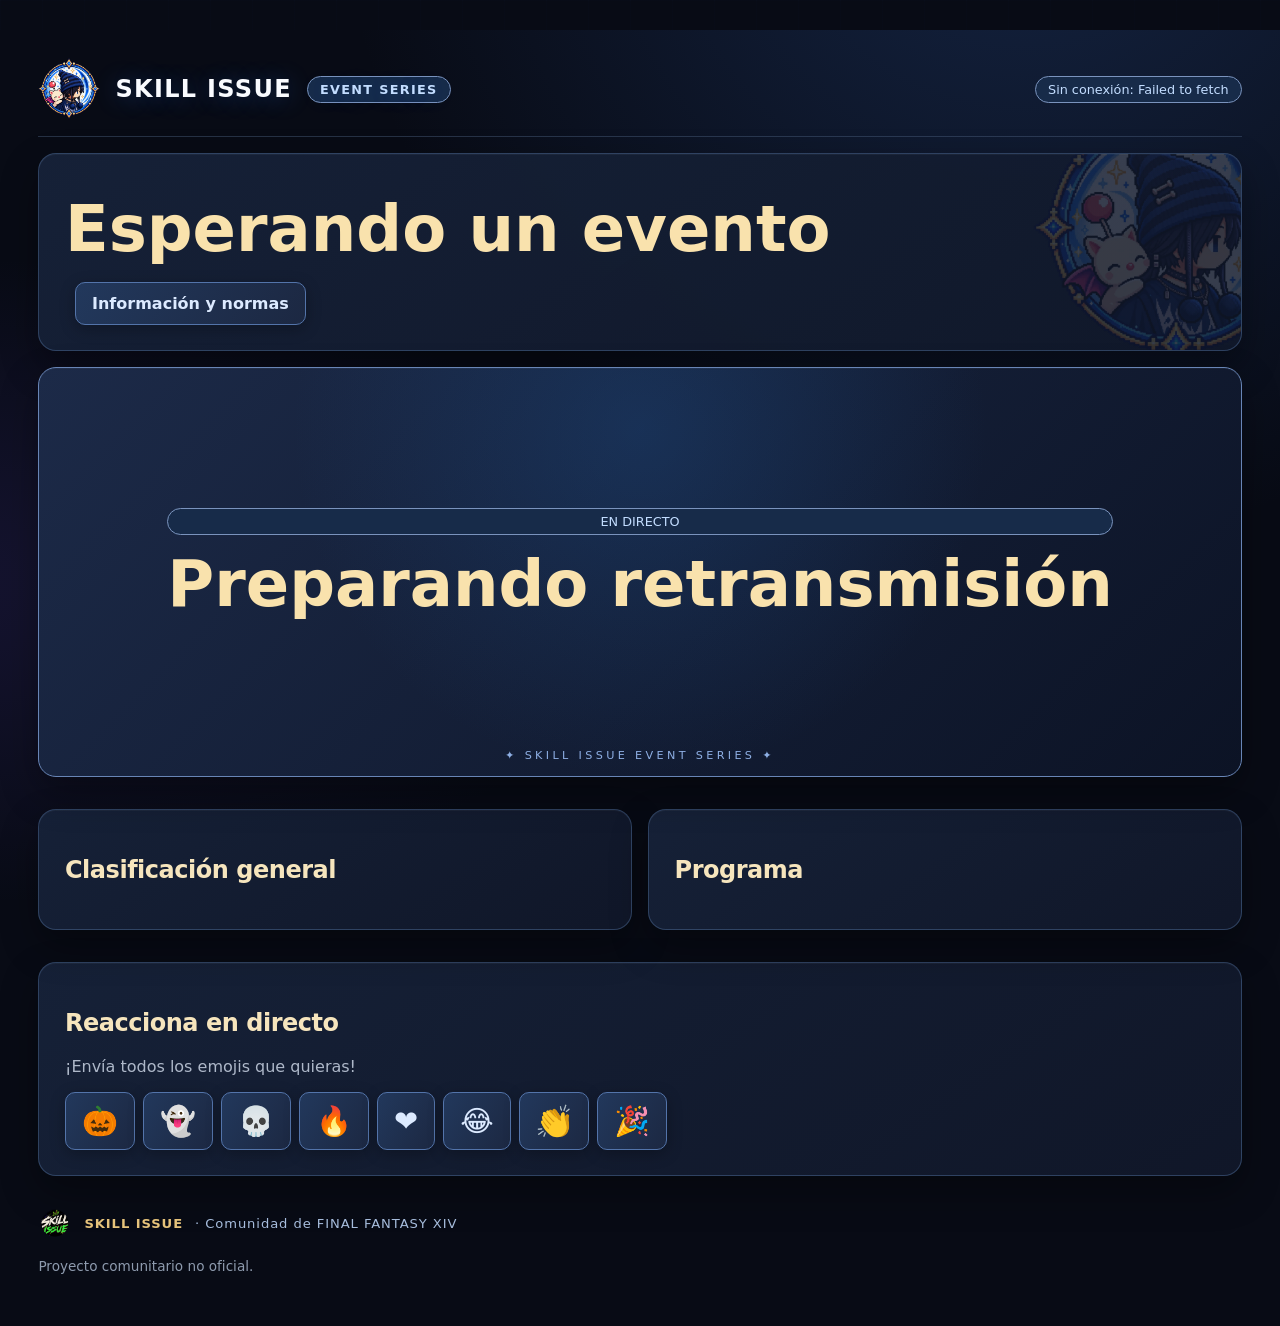
==== skill_issue_live.html @ 3b2593c9 "Add files via upload" ====
<!doctype html><html lang="es"><head><meta charset="utf-8"><meta name="viewport" content="width=device-width,initial-scale=1"><title>SKILL ISSUE · En directo</title><link rel="stylesheet" href="css/style.css"></head><body><div class="hero"><div class="top"><div class="brand"><img src="assets/moogle-emblem.webp" alt="Emblema Skill Issue"> SKILL ISSUE <span class="pill">EVENT SERIES</span></div><span id="liveStatus" class="pill">Conectando…</span></div><section class="panel event-banner"><h1 id="eventTitle">Esperando un evento</h1><p id="eventDesc" class="muted"></p><div class="row"><span id="eventMeta" class="muted"></span><button id="infoBtn" class="secondary">Información y normas</button></div><div id="eventRules" class="panel hidden"></div></section><div class="panel screen"><div><div id="sceneLabel" class="pill">EN DIRECTO</div><h1 id="sceneTitle">Preparando retransmisión</h1><p id="sceneDesc" class="muted"></p><div id="countdown" class="stat"></div><div id="podium"></div></div></div><div class="grid"><section class="panel"><h2>Clasificación general</h2><div id="ranking"></div></section><section class="panel"><h2>Programa</h2><div id="schedule"></div><div id="voteLink"></div></section></div><section class="panel"><h2>Reacciona en directo</h2><p class="muted">¡Envía todos los emojis que quieras!</p><div class="toolbar" id="reactionButtons"></div></section><div class="footer"><div class="branding-strip"><img src="assets/skill-issue-logo.webp" alt="Logo de Skill Issue"><b>SKILL ISSUE</b> · Comunidad de FINAL FANTASY XIV</div>Proyecto comunitario no oficial.</div></div><div id="emojiLayer" class="emojis"></div><script type="module" src="js/live.js"></script></body></html>
---- css/style.css ----
:root{font-family:Inter,system-ui,'Segoe UI',sans-serif;color:#f5eedc;background:#0c101b;font-size:16px}*{box-sizing:border-box}body{margin:0;background:radial-gradient(circle at 70% 0%,#22253e 0,transparent 45%),#0c101b;min-height:100vh}button,input,select,textarea{font:inherit}button{cursor:pointer;border:1px solid #8e7446;border-radius:10px;padding:11px 16px;background:#c9a766;color:#18151a;font-weight:750}button:hover{filter:brightness(1.12)}button.secondary{background:#252c3c;color:#e8d5a9;border-color:#53556a}button.danger{background:#542b35;color:#fff;border-color:#91505b}button:disabled{opacity:.5;cursor:not-allowed}input,select,textarea{width:100%;padding:11px 12px;background:#151c2b;color:#fff;border:1px solid #424b60;border-radius:9px}textarea{min-height:105px;resize:vertical}label{display:block;margin:12px 0 6px;color:#c5cbd9;font-size:.9rem}.shell{display:grid;grid-template-columns:255px minmax(0,1fr);min-height:100vh}.sidebar{background:#111827;border-right:1px solid #383a46;padding:26px 17px}.brand{font-size:1.4rem;font-weight:900;letter-spacing:.06em;color:#e9c77b}.sub{color:#a7adbd;font-size:.85rem;margin:8px 0 25px}.nav{display:block;width:100%;text-align:left;margin:5px 0;background:transparent;color:#d6d9e3;border-color:transparent}.nav.active,.nav:hover{background:#323044;color:#ffe4a1;border-color:#736348}main{padding:30px clamp(18px,3vw,58px);max-width:1900px;width:100%;margin:auto}.top{display:flex;align-items:center;justify-content:space-between;gap:12px;flex-wrap:wrap}.panel{background:#171e2d;border:1px solid #353e50;border-radius:16px;padding:22px;margin:16px 0;box-shadow:0 10px 30px #0002}.grid{display:grid;grid-template-columns:repeat(auto-fit,minmax(280px,1fr));gap:16px}.row{display:flex;align-items:center;gap:10px;flex-wrap:wrap}.row>*{min-width:0}.muted{color:#aeb8c9}.pill{border:1px solid #696049;border-radius:30px;padding:5px 12px;color:#e6cc91;font-size:.8rem}.hidden{display:none!important}.cardbtn{display:block;width:100%;text-align:left;background:#232b3b;color:#fff;border-color:#505a70;margin:8px 0}.cardbtn.active{border-color:#d6b470;background:#393747}.error{color:#ff9b9b}.ok{color:#8de6b7}.stat{font-size:2.2rem;font-weight:850;color:#ebc984}.table{width:100%;border-collapse:collapse}.table th,.table td{border-bottom:1px solid #343d50;text-align:left;padding:12px 8px}.hero{max-width:1180px;margin:30px auto;padding:20px}.hero h1{font-size:clamp(2rem,5vw,4rem);margin:12px 0;color:#f4d38c}.screen{min-height:45vh;display:grid;place-items:center;text-align:center}.emojis{position:fixed;inset:0;pointer-events:none;overflow:hidden;z-index:20}.flying{position:absolute;top:40%;font-size:clamp(5rem,12vw,11rem);animation:pop 2.3s ease-out forwards;text-shadow:0 12px 35px #0008}@keyframes pop{0%{opacity:0;transform:translateY(70px) scale(.2) rotate(-20deg)}25%{opacity:1;transform:translateY(0) scale(1.25)}100%{opacity:0;transform:translateY(-200px) scale(.8) rotate(15deg)}}.footer{margin-top:30px;color:#8e9bae;font-size:.85rem}.vote-btn{display:inline-block;background:#e1b968;color:#15131a;border-radius:12px;padding:14px 22px;font-weight:800;text-decoration:none}.toolbar{display:flex;gap:8px;flex-wrap:wrap}.small{font-size:.85rem}.status{padding:8px 12px;border-radius:8px;background:#242e3c}.wide{max-width:1200px;margin:auto}.two{display:grid;grid-template-columns:1fr 1fr;gap:16px}@media(max-width:850px){.shell{display:block}.sidebar{padding:14px}.sidebar nav{display:flex;overflow:auto}.nav{width:auto;white-space:nowrap}main{padding:16px}.two{grid-template-columns:1fr}}

/* V14 visual system — layered on the existing component styles */
:root{--ink:#080b15;--surface:#111728;--surface-2:#18213a;--line:#35466a;--blue:#3f8cff;--gold:#e8bb63;--green:#8dff4a;color:#f6f7ff;background:#080b15;font-family:Inter,'Segoe UI',system-ui,sans-serif}
body{background:radial-gradient(ellipse at 80% -20%,#25468170,transparent 48%),radial-gradient(ellipse at -10% 65%,#33276d55,transparent 40%),#080b15;background-attachment:fixed}
body:before{content:'';position:fixed;inset:0;pointer-events:none;opacity:.13;background-image:linear-gradient(#77a7ff18 1px,transparent 1px),linear-gradient(90deg,#77a7ff18 1px,transparent 1px);background-size:42px 42px;z-index:-1}
.shell{grid-template-columns:282px minmax(0,1fr)}.sidebar{position:sticky;top:0;height:100vh;display:flex;flex-direction:column;padding:28px 19px;background:linear-gradient(180deg,#121d34,#0b1020);border-right:1px solid #45639a66;box-shadow:10px 0 40px #0004}.sidebar .footer{margin-top:auto;padding-top:20px;border-top:1px solid #40547855}.brand{color:#f9fbff;font-size:1.5rem;letter-spacing:.055em;text-shadow:0 2px 25px #3d87ff55}.sub{color:#85b5ff;letter-spacing:.16em;font-size:.69rem;font-weight:800}.brand-block{display:flex;gap:13px;align-items:center;padding-bottom:20px;margin-bottom:12px;border-bottom:1px solid #40547888}.brand-mark{width:69px;height:69px;object-fit:contain;filter:drop-shadow(0 0 15px #438aff55)}.brand-block .sub{margin:7px 0 0}.brand-block .brand{font-size:1.08rem}.nav{padding:15px 17px;border-radius:12px;margin:5px 0;font-weight:700;color:#b9c8e5;transition:.15s ease}.nav.active,.nav:hover{background:linear-gradient(100deg,#21457b,#1b2849);color:white;border-color:#4b86d7;box-shadow:inset 3px 0 #7fb3ff,0 8px 22px #0003}.top{padding:6px 0 16px;border-bottom:1px solid #4a5d7b77}.top h1{font-size:clamp(1.65rem,2.6vw,2.65rem);letter-spacing:-.035em;margin:6px 0}.panel{background:linear-gradient(145deg,#17233aee,#11182aeF);border:1px solid #415a80a0;box-shadow:0 16px 38px #0005,inset 0 1px #ffffff0a;border-radius:18px;padding:clamp(20px,2vw,30px)}.panel h2{color:#f6e5bd;letter-spacing:-.02em}.stat{color:#90c3ff}.status{background:#1b3451;border:1px solid #4972a5;color:#d3ebff}.pill{border-color:#7a93bd;background:#172b49;color:#c3ddff}button,.vote-btn{background:linear-gradient(130deg,#f4cf7c,#d99a47);border:1px solid #f1cf88;color:#101524;box-shadow:0 4px 15px #0004}button.secondary{background:linear-gradient(120deg,#22385c,#1c2842);color:#dceaff;border-color:#5374aa}input,select,textarea{background:#0e1629;border-color:#4a6081}input:focus,select:focus,textarea:focus{outline:2px solid #619eff;outline-offset:1px}.cardbtn{background:#1a2b49;border-color:#46618e}.cardbtn.active{background:#244677;border-color:#80adff}.hero{max-width:1440px;padding:22px clamp(14px,3vw,42px)}.hero .brand{display:flex;align-items:center;gap:15px}.hero .brand img{width:62px;height:62px;object-fit:contain}.hero h1{color:#f9e2ad}.hero .panel.screen{min-height:410px;background:radial-gradient(circle at 50% 15%,#1f529055,transparent 50%),linear-gradient(135deg,#1c2a48,#0c1325);border-color:#6885b6;position:relative;overflow:hidden}.hero .panel.screen:after{content:'✦  SKILL ISSUE EVENT SERIES  ✦';position:absolute;bottom:14px;left:0;right:0;text-align:center;color:#8eafe4;letter-spacing:.3em;font-size:.7rem}.hero .screen h1{font-size:clamp(2rem,5vw,4.4rem)}.hero .screen .stat{font-size:clamp(5rem,12vw,10rem);text-shadow:0 0 50px #4c99ff}.site-header{display:flex;align-items:center;gap:18px;padding:18px 0 22px;border-bottom:1px solid #4b669466;margin-bottom:22px}.site-header img{width:100px;height:100px;object-fit:contain;filter:drop-shadow(0 0 20px #3f8cff50)}.site-header .eyebrow{font-size:.7rem;color:#91bfff;letter-spacing:.2em;font-weight:900}.site-header .brand{font-size:clamp(1.2rem,3vw,2.2rem)}.site-header p{margin:4px 0;color:#a6b7d3}.event-banner{position:relative;overflow:hidden}.event-banner:after{content:'';position:absolute;right:-80px;top:-70px;width:290px;height:290px;background:url('../assets/moogle-emblem.webp') center/contain no-repeat;opacity:.16;pointer-events:none}.event-banner>*{position:relative;z-index:1}.branding-strip{display:flex;align-items:center;gap:12px;margin-bottom:18px;color:#a7bddd;font-size:.82rem;letter-spacing:.07em}.branding-strip img{height:34px;width:34px;object-fit:contain}.branding-strip b{color:#e6c37b}.table th{color:#91b9f5;text-transform:uppercase;font-size:.75rem;letter-spacing:.09em}.table tr:hover td{background:#28426933}.flying{text-shadow:0 0 50px #77aaff,0 14px 30px #000}
@media(max-width:850px){.shell{display:block}.sidebar{height:auto;position:relative;padding:12px 14px}.brand-block{padding-bottom:8px}.brand-mark{width:48px;height:48px}.sidebar nav{gap:4px}.nav{padding:10px 13px}.site-header img{width:68px;height:68px}.hero .panel.screen{min-height:310px}}
@media(prefers-reduced-motion:reduce){*,*:before,*:after{animation-duration:.01ms!important;transition-duration:.01ms!important}}
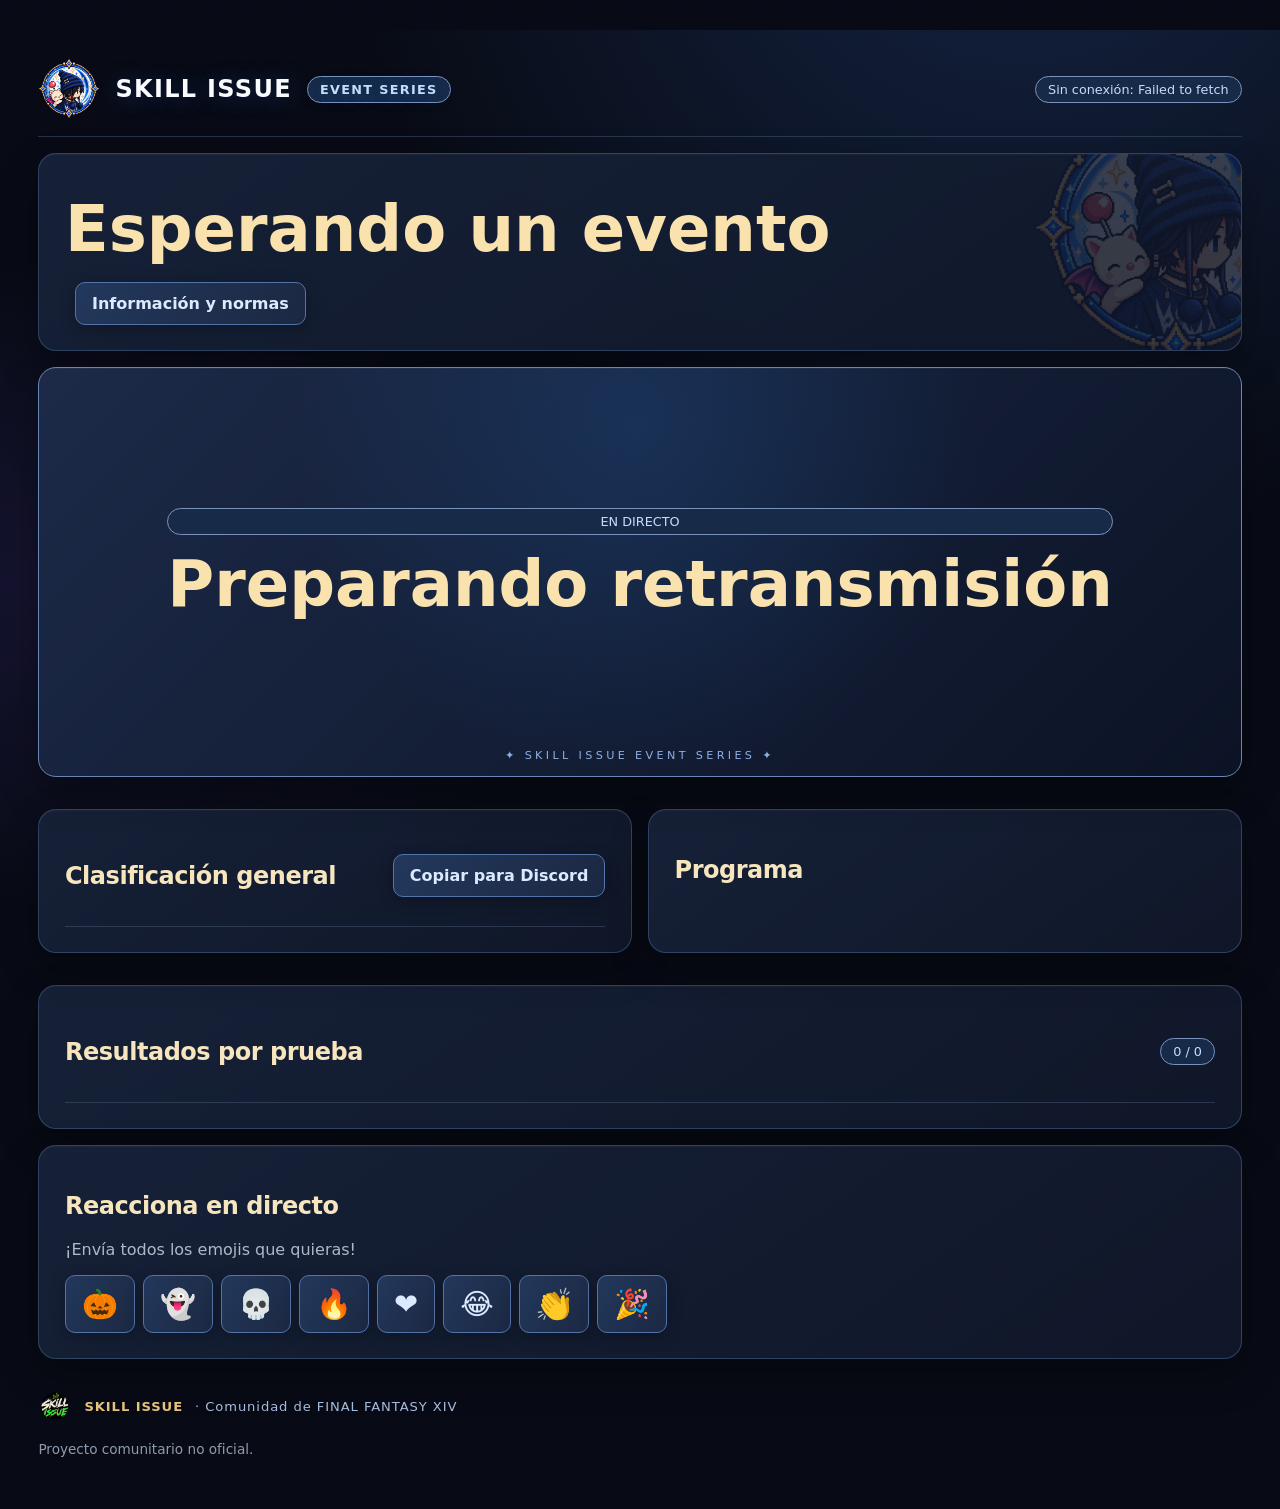
==== commit a47c4d43: "Add files via upload" ====
--- a/skill_issue_live.html
+++ b/skill_issue_live.html
@@ -1 +1 @@
-<!doctype html><html lang="es"><head><meta charset="utf-8"><meta name="viewport" content="width=device-width,initial-scale=1"><title>SKILL ISSUE · En directo</title><link rel="stylesheet" href="css/style.css"></head><body><div class="hero"><div class="top"><div class="brand"><img src="assets/moogle-emblem.webp" alt="Emblema Skill Issue"> SKILL ISSUE <span class="pill">EVENT SERIES</span></div><span id="liveStatus" class="pill">Conectando…</span></div><section class="panel event-banner"><h1 id="eventTitle">Esperando un evento</h1><p id="eventDesc" class="muted"></p><div class="row"><span id="eventMeta" class="muted"></span><button id="infoBtn" class="secondary">Información y normas</button></div><div id="eventRules" class="panel hidden"></div></section><div class="panel screen"><div><div id="sceneLabel" class="pill">EN DIRECTO</div><h1 id="sceneTitle">Preparando retransmisión</h1><p id="sceneDesc" class="muted"></p><div id="countdown" class="stat"></div><div id="podium"></div></div></div><div class="grid"><section class="panel"><h2>Clasificación general</h2><div id="ranking"></div></section><section class="panel"><h2>Programa</h2><div id="schedule"></div><div id="voteLink"></div></section></div><section class="panel"><h2>Reacciona en directo</h2><p class="muted">¡Envía todos los emojis que quieras!</p><div class="toolbar" id="reactionButtons"></div></section><div class="footer"><div class="branding-strip"><img src="assets/skill-issue-logo.webp" alt="Logo de Skill Issue"><b>SKILL ISSUE</b> · Comunidad de FINAL FANTASY XIV</div>Proyecto comunitario no oficial.</div></div><div id="emojiLayer" class="emojis"></div><script type="module" src="js/live.js"></script></body></html>
+<!doctype html><html lang="es"><head><meta charset="utf-8"><meta name="viewport" content="width=device-width,initial-scale=1"><title>SKILL ISSUE · En directo</title><link rel="stylesheet" href="css/style.css"></head><body><div class="hero"><div class="top"><div class="brand"><img src="assets/moogle-emblem.webp" alt="Emblema Skill Issue"> SKILL ISSUE <span class="pill">EVENT SERIES</span></div><span id="liveStatus" class="pill">Conectando…</span></div><section class="panel event-banner"><h1 id="eventTitle">Esperando un evento</h1><p id="eventDesc" class="muted"></p><div class="row"><span id="eventMeta" class="muted"></span><button id="infoBtn" class="secondary">Información y normas</button></div><div id="eventRules" class="panel hidden"></div></section><div class="panel screen"><div><div id="sceneLabel" class="pill">EN DIRECTO</div><h1 id="sceneTitle">Preparando retransmisión</h1><p id="sceneDesc" class="muted"></p><div id="countdown" class="stat"></div><div id="podium"></div></div></div><div class="grid"><section class="panel"><div class="top"><h2>Clasificación general</h2><button id="shareResults" class="secondary">Copiar para Discord</button></div><div id="ranking"></div></section><section class="panel"><h2>Programa</h2><div id="schedule"></div><div id="voteLink"></div></section></div><section class="panel"><div class="top"><h2>Resultados por prueba</h2><span id="resultsProgress" class="pill">0 / 0</span></div><div id="gameResults"></div></section><section class="panel"><h2>Reacciona en directo</h2><p class="muted">¡Envía todos los emojis que quieras!</p><div class="toolbar" id="reactionButtons"></div></section><div class="footer"><div class="branding-strip"><img src="assets/skill-issue-logo.webp" alt="Logo de Skill Issue"><b>SKILL ISSUE</b> · Comunidad de FINAL FANTASY XIV</div>Proyecto comunitario no oficial.</div></div><div id="emojiLayer" class="emojis"></div><script type="module" src="js/live.js"></script></body></html>
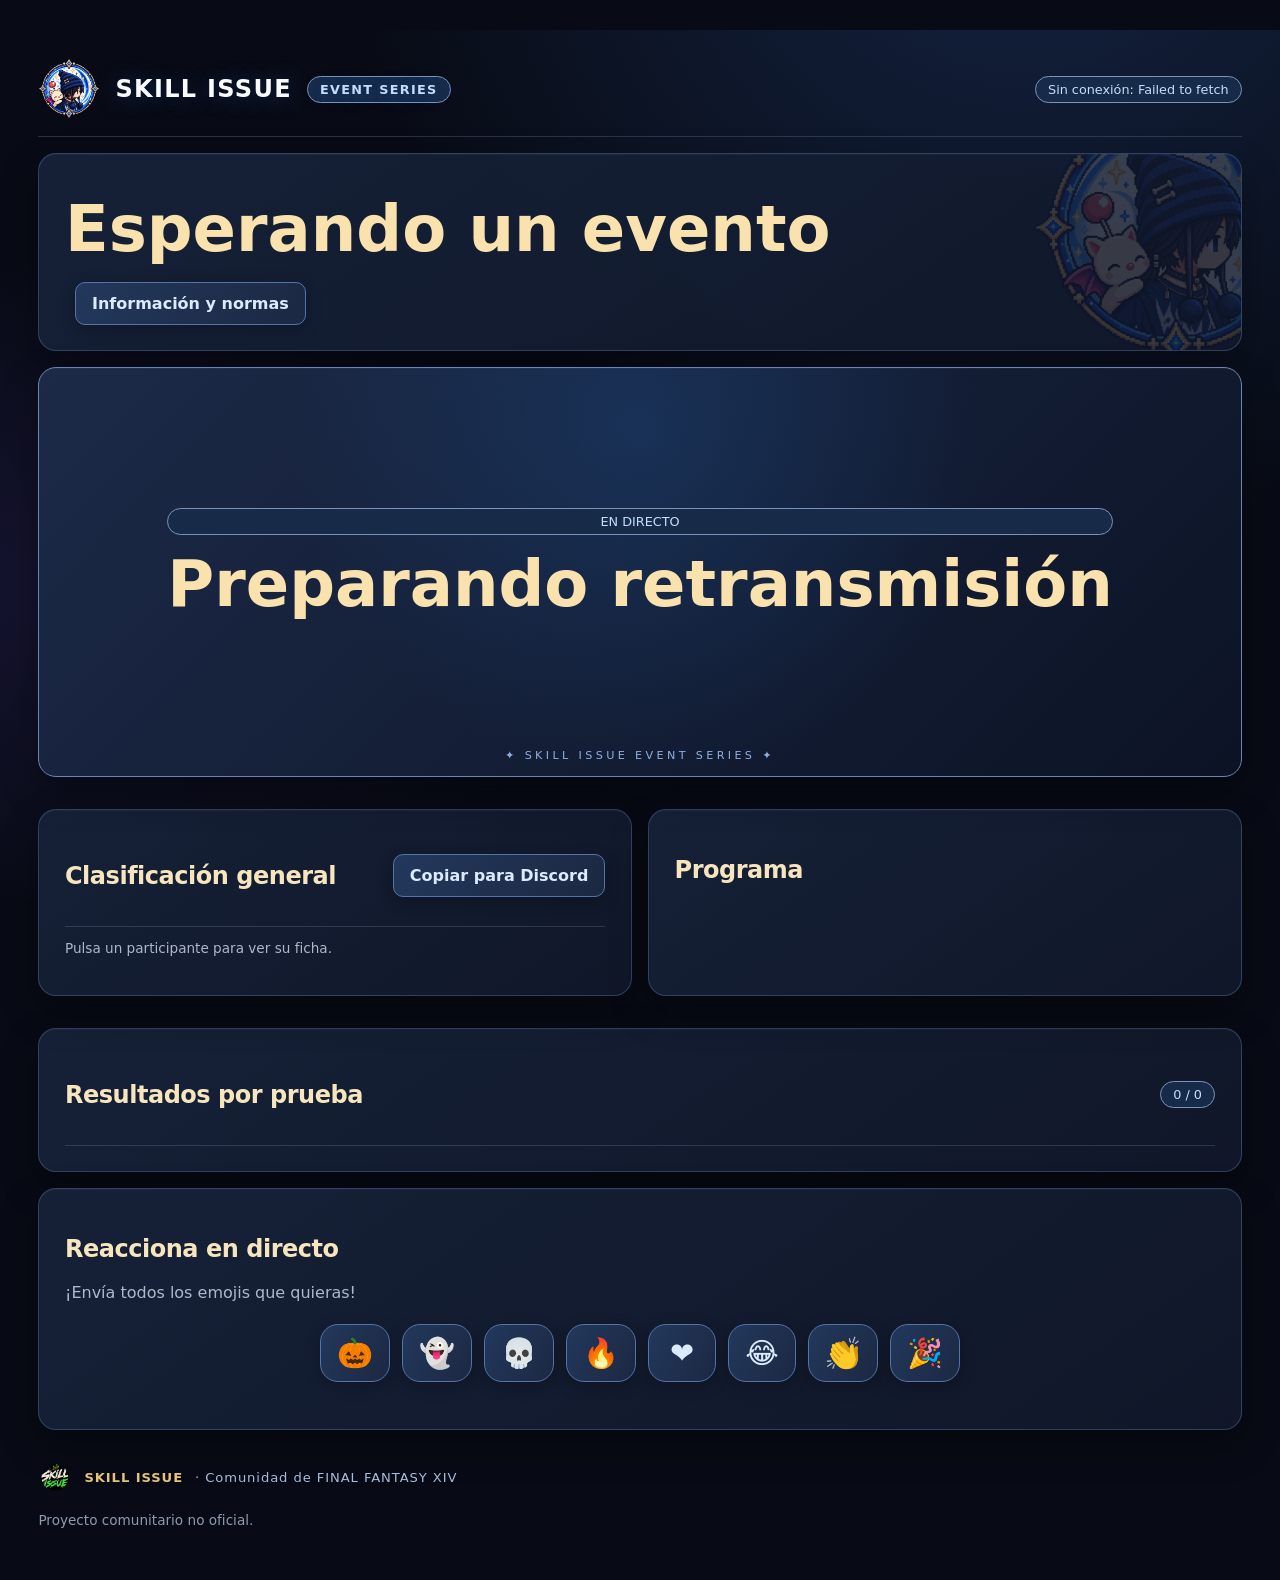
==== commit 5e54e328: "Add files via upload" ====
--- a/skill_issue_live.html
+++ b/skill_issue_live.html
@@ -1 +1 @@
-<!doctype html><html lang="es"><head><meta charset="utf-8"><meta name="viewport" content="width=device-width,initial-scale=1"><title>SKILL ISSUE · En directo</title><link rel="stylesheet" href="css/style.css"></head><body><div class="hero"><div class="top"><div class="brand"><img src="assets/moogle-emblem.webp" alt="Emblema Skill Issue"> SKILL ISSUE <span class="pill">EVENT SERIES</span></div><span id="liveStatus" class="pill">Conectando…</span></div><section class="panel event-banner"><h1 id="eventTitle">Esperando un evento</h1><p id="eventDesc" class="muted"></p><div class="row"><span id="eventMeta" class="muted"></span><button id="infoBtn" class="secondary">Información y normas</button></div><div id="eventRules" class="panel hidden"></div></section><div class="panel screen"><div><div id="sceneLabel" class="pill">EN DIRECTO</div><h1 id="sceneTitle">Preparando retransmisión</h1><p id="sceneDesc" class="muted"></p><div id="countdown" class="stat"></div><div id="podium"></div></div></div><div class="grid"><section class="panel"><div class="top"><h2>Clasificación general</h2><button id="shareResults" class="secondary">Copiar para Discord</button></div><div id="ranking"></div></section><section class="panel"><h2>Programa</h2><div id="schedule"></div><div id="voteLink"></div></section></div><section class="panel"><div class="top"><h2>Resultados por prueba</h2><span id="resultsProgress" class="pill">0 / 0</span></div><div id="gameResults"></div></section><section class="panel"><h2>Reacciona en directo</h2><p class="muted">¡Envía todos los emojis que quieras!</p><div class="toolbar" id="reactionButtons"></div></section><div class="footer"><div class="branding-strip"><img src="assets/skill-issue-logo.webp" alt="Logo de Skill Issue"><b>SKILL ISSUE</b> · Comunidad de FINAL FANTASY XIV</div>Proyecto comunitario no oficial.</div></div><div id="emojiLayer" class="emojis"></div><script type="module" src="js/live.js"></script></body></html>
+<!doctype html><html lang="es"><head><meta charset="utf-8"><meta name="viewport" content="width=device-width,initial-scale=1"><title>SKILL ISSUE · En directo</title><link rel="stylesheet" href="css/style.css"></head><body><div class="hero"><div class="top"><div class="brand"><img src="assets/moogle-emblem.webp" alt="Emblema Skill Issue"> SKILL ISSUE <span class="pill">EVENT SERIES</span></div><span id="liveStatus" class="pill">Conectando…</span></div><section class="panel event-banner"><h1 id="eventTitle">Esperando un evento</h1><p id="eventDesc" class="muted"></p><div class="row"><span id="eventMeta" class="muted"></span><button id="infoBtn" class="secondary">Información y normas</button></div><div id="eventRules" class="panel hidden"></div></section><div class="panel screen"><div><div id="sceneLabel" class="pill">EN DIRECTO</div><h1 id="sceneTitle">Preparando retransmisión</h1><p id="sceneDesc" class="muted"></p><div id="countdown" class="stat"></div><div id="podium"></div></div></div><div class="grid"><section class="panel"><div class="top"><h2>Clasificación general</h2><button id="shareResults" class="secondary">Copiar para Discord</button></div><div id="ranking"></div><p class="muted small">Pulsa un participante para ver su ficha.</p></section><section class="panel"><h2>Programa</h2><div id="schedule"></div><div id="voteLink"></div></section></div><section class="panel"><div class="top"><h2>Resultados por prueba</h2><span id="resultsProgress" class="pill">0 / 0</span></div><div id="gameResults"></div></section><section class="panel"><h2>Reacciona en directo</h2><p class="muted">¡Envía todos los emojis que quieras!</p><div class="toolbar" id="reactionButtons"></div></section><div class="footer"><div class="branding-strip"><img src="assets/skill-issue-logo.webp" alt="Logo de Skill Issue"><b>SKILL ISSUE</b> · Comunidad de FINAL FANTASY XIV</div>Proyecto comunitario no oficial.</div></div><dialog id="profileDialog" class="profile-dialog"><button id="closePublicProfile" class="secondary" style="float:right">✕ Cerrar</button><div id="publicProfileContent"></div></dialog><div id="emojiLayer" class="emojis"></div><script type="module" src="js/live.js?v=1500"></script></body></html>
--- a/css/style.css
+++ b/css/style.css
@@ -7,3 +7,18 @@
 .shell{grid-template-columns:282px minmax(0,1fr)}.sidebar{position:sticky;top:0;height:100vh;display:flex;flex-direction:column;padding:28px 19px;background:linear-gradient(180deg,#121d34,#0b1020);border-right:1px solid #45639a66;box-shadow:10px 0 40px #0004}.sidebar .footer{margin-top:auto;padding-top:20px;border-top:1px solid #40547855}.brand{color:#f9fbff;font-size:1.5rem;letter-spacing:.055em;text-shadow:0 2px 25px #3d87ff55}.sub{color:#85b5ff;letter-spacing:.16em;font-size:.69rem;font-weight:800}.brand-block{display:flex;gap:13px;align-items:center;padding-bottom:20px;margin-bottom:12px;border-bottom:1px solid #40547888}.brand-mark{width:69px;height:69px;object-fit:contain;filter:drop-shadow(0 0 15px #438aff55)}.brand-block .sub{margin:7px 0 0}.brand-block .brand{font-size:1.08rem}.nav{padding:15px 17px;border-radius:12px;margin:5px 0;font-weight:700;color:#b9c8e5;transition:.15s ease}.nav.active,.nav:hover{background:linear-gradient(100deg,#21457b,#1b2849);color:white;border-color:#4b86d7;box-shadow:inset 3px 0 #7fb3ff,0 8px 22px #0003}.top{padding:6px 0 16px;border-bottom:1px solid #4a5d7b77}.top h1{font-size:clamp(1.65rem,2.6vw,2.65rem);letter-spacing:-.035em;margin:6px 0}.panel{background:linear-gradient(145deg,#17233aee,#11182aeF);border:1px solid #415a80a0;box-shadow:0 16px 38px #0005,inset 0 1px #ffffff0a;border-radius:18px;padding:clamp(20px,2vw,30px)}.panel h2{color:#f6e5bd;letter-spacing:-.02em}.stat{color:#90c3ff}.status{background:#1b3451;border:1px solid #4972a5;color:#d3ebff}.pill{border-color:#7a93bd;background:#172b49;color:#c3ddff}button,.vote-btn{background:linear-gradient(130deg,#f4cf7c,#d99a47);border:1px solid #f1cf88;color:#101524;box-shadow:0 4px 15px #0004}button.secondary{background:linear-gradient(120deg,#22385c,#1c2842);color:#dceaff;border-color:#5374aa}input,select,textarea{background:#0e1629;border-color:#4a6081}input:focus,select:focus,textarea:focus{outline:2px solid #619eff;outline-offset:1px}.cardbtn{background:#1a2b49;border-color:#46618e}.cardbtn.active{background:#244677;border-color:#80adff}.hero{max-width:1440px;padding:22px clamp(14px,3vw,42px)}.hero .brand{display:flex;align-items:center;gap:15px}.hero .brand img{width:62px;height:62px;object-fit:contain}.hero h1{color:#f9e2ad}.hero .panel.screen{min-height:410px;background:radial-gradient(circle at 50% 15%,#1f529055,transparent 50%),linear-gradient(135deg,#1c2a48,#0c1325);border-color:#6885b6;position:relative;overflow:hidden}.hero .panel.screen:after{content:'✦  SKILL ISSUE EVENT SERIES  ✦';position:absolute;bottom:14px;left:0;right:0;text-align:center;color:#8eafe4;letter-spacing:.3em;font-size:.7rem}.hero .screen h1{font-size:clamp(2rem,5vw,4.4rem)}.hero .screen .stat{font-size:clamp(5rem,12vw,10rem);text-shadow:0 0 50px #4c99ff}.site-header{display:flex;align-items:center;gap:18px;padding:18px 0 22px;border-bottom:1px solid #4b669466;margin-bottom:22px}.site-header img{width:100px;height:100px;object-fit:contain;filter:drop-shadow(0 0 20px #3f8cff50)}.site-header .eyebrow{font-size:.7rem;color:#91bfff;letter-spacing:.2em;font-weight:900}.site-header .brand{font-size:clamp(1.2rem,3vw,2.2rem)}.site-header p{margin:4px 0;color:#a6b7d3}.event-banner{position:relative;overflow:hidden}.event-banner:after{content:'';position:absolute;right:-80px;top:-70px;width:290px;height:290px;background:url('../assets/moogle-emblem.webp') center/contain no-repeat;opacity:.16;pointer-events:none}.event-banner>*{position:relative;z-index:1}.branding-strip{display:flex;align-items:center;gap:12px;margin-bottom:18px;color:#a7bddd;font-size:.82rem;letter-spacing:.07em}.branding-strip img{height:34px;width:34px;object-fit:contain}.branding-strip b{color:#e6c37b}.table th{color:#91b9f5;text-transform:uppercase;font-size:.75rem;letter-spacing:.09em}.table tr:hover td{background:#28426933}.flying{text-shadow:0 0 50px #77aaff,0 14px 30px #000}
 @media(max-width:850px){.shell{display:block}.sidebar{height:auto;position:relative;padding:12px 14px}.brand-block{padding-bottom:8px}.brand-mark{width:48px;height:48px}.sidebar nav{gap:4px}.nav{padding:10px 13px}.site-header img{width:68px;height:68px}.hero .panel.screen{min-height:310px}}
 @media(prefers-reduced-motion:reduce){*,*:before,*:after{animation-duration:.01ms!important;transition-duration:.01ms!important}}
+
+.result-detail{border:1px solid #354361;border-radius:12px;margin:12px 0;padding:14px;background:#10192b}.result-detail summary{cursor:pointer;display:flex;align-items:center;justify-content:space-between;gap:12px}.result-detail .table{margin-top:12px}.result-detail summary::marker{color:#e8bb63}
+
+/* V15 · perfiles y reacciones */
+#reactionButtons{justify-content:center;gap:12px;margin:22px auto;max-width:760px}
+#reactionButtons button{min-width:68px;border-radius:18px;transition:transform .15s}
+#reactionButtons button:hover{transform:translateY(-5px) scale(1.08)}
+.flying{top:auto;bottom:20%;font-size:clamp(3.5rem,8vw,7rem)}
+.profile-name{background:transparent;color:#a8ceff;border:0;box-shadow:none;padding:4px;text-decoration:underline;text-underline-offset:4px}
+.profile-name:hover{color:white}
+.profile-dialog{background:linear-gradient(145deg,#1a2d4e,#0c1324);color:#f3f6ff;border:1px solid #6c9dd9;border-radius:20px;padding:28px;max-width:min(94vw,670px);width:100%;box-shadow:0 25px 90px #000c}
+.profile-dialog::backdrop{background:#030814ce;backdrop-filter:blur(5px)}
+.profile-head{display:flex;gap:22px;align-items:center;margin:36px 0 25px}.profile-head img,.profile-placeholder{width:130px;height:170px;object-fit:cover;border-radius:14px;border:2px solid #a4c9ff;background:#203252}.profile-placeholder{display:grid;place-items:center;font-size:4rem}.profile-head h2{font-size:1.8rem;color:#f4d38c}
+.profile-stats{display:grid;grid-template-columns:repeat(auto-fit,minmax(100px,1fr));gap:10px;margin-bottom:24px}.profile-stats>div{background:#1b3151;border-radius:12px;padding:15px 10px;text-align:center}.profile-stats strong{display:block;font-size:1.5rem;color:#f4d38c}.profile-stats span{display:block;font-size:.75rem;color:#b9cde8}
+@media(max-width:550px){.profile-head{flex-direction:column;align-items:start}}
